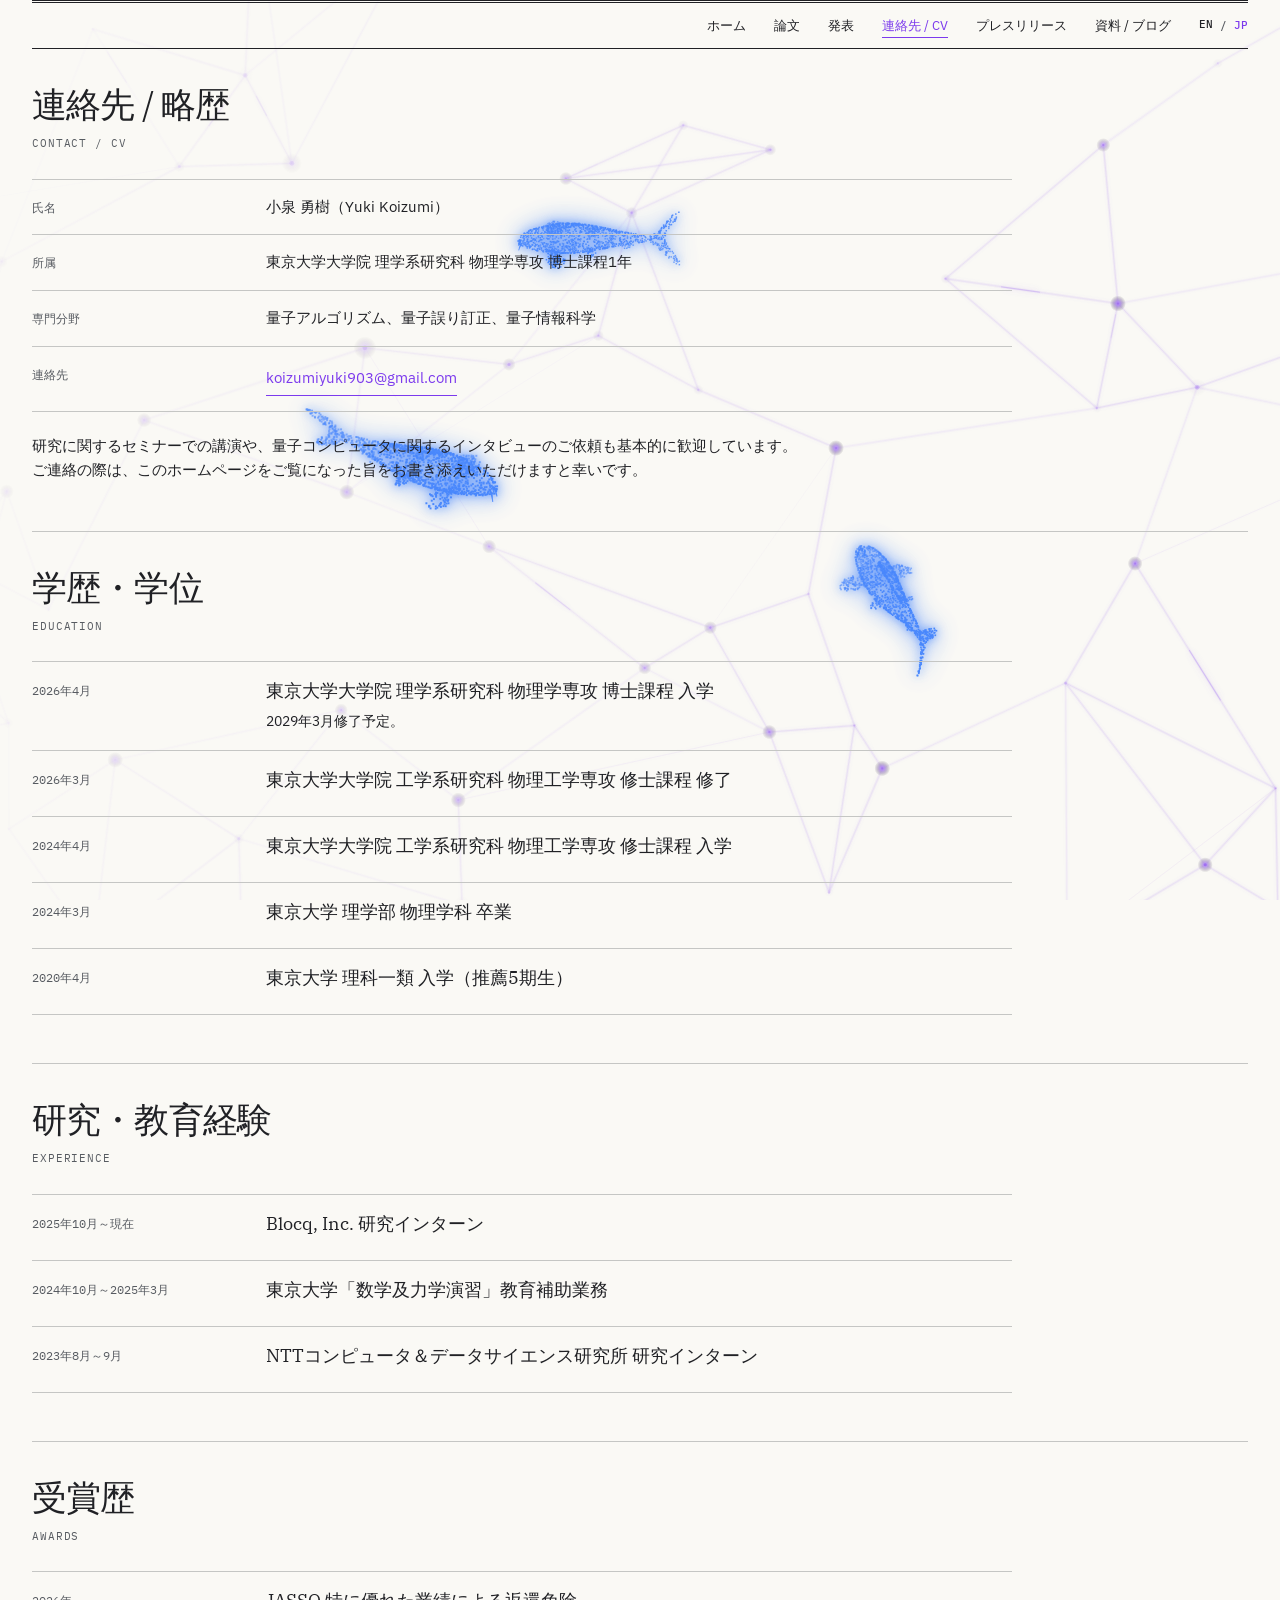
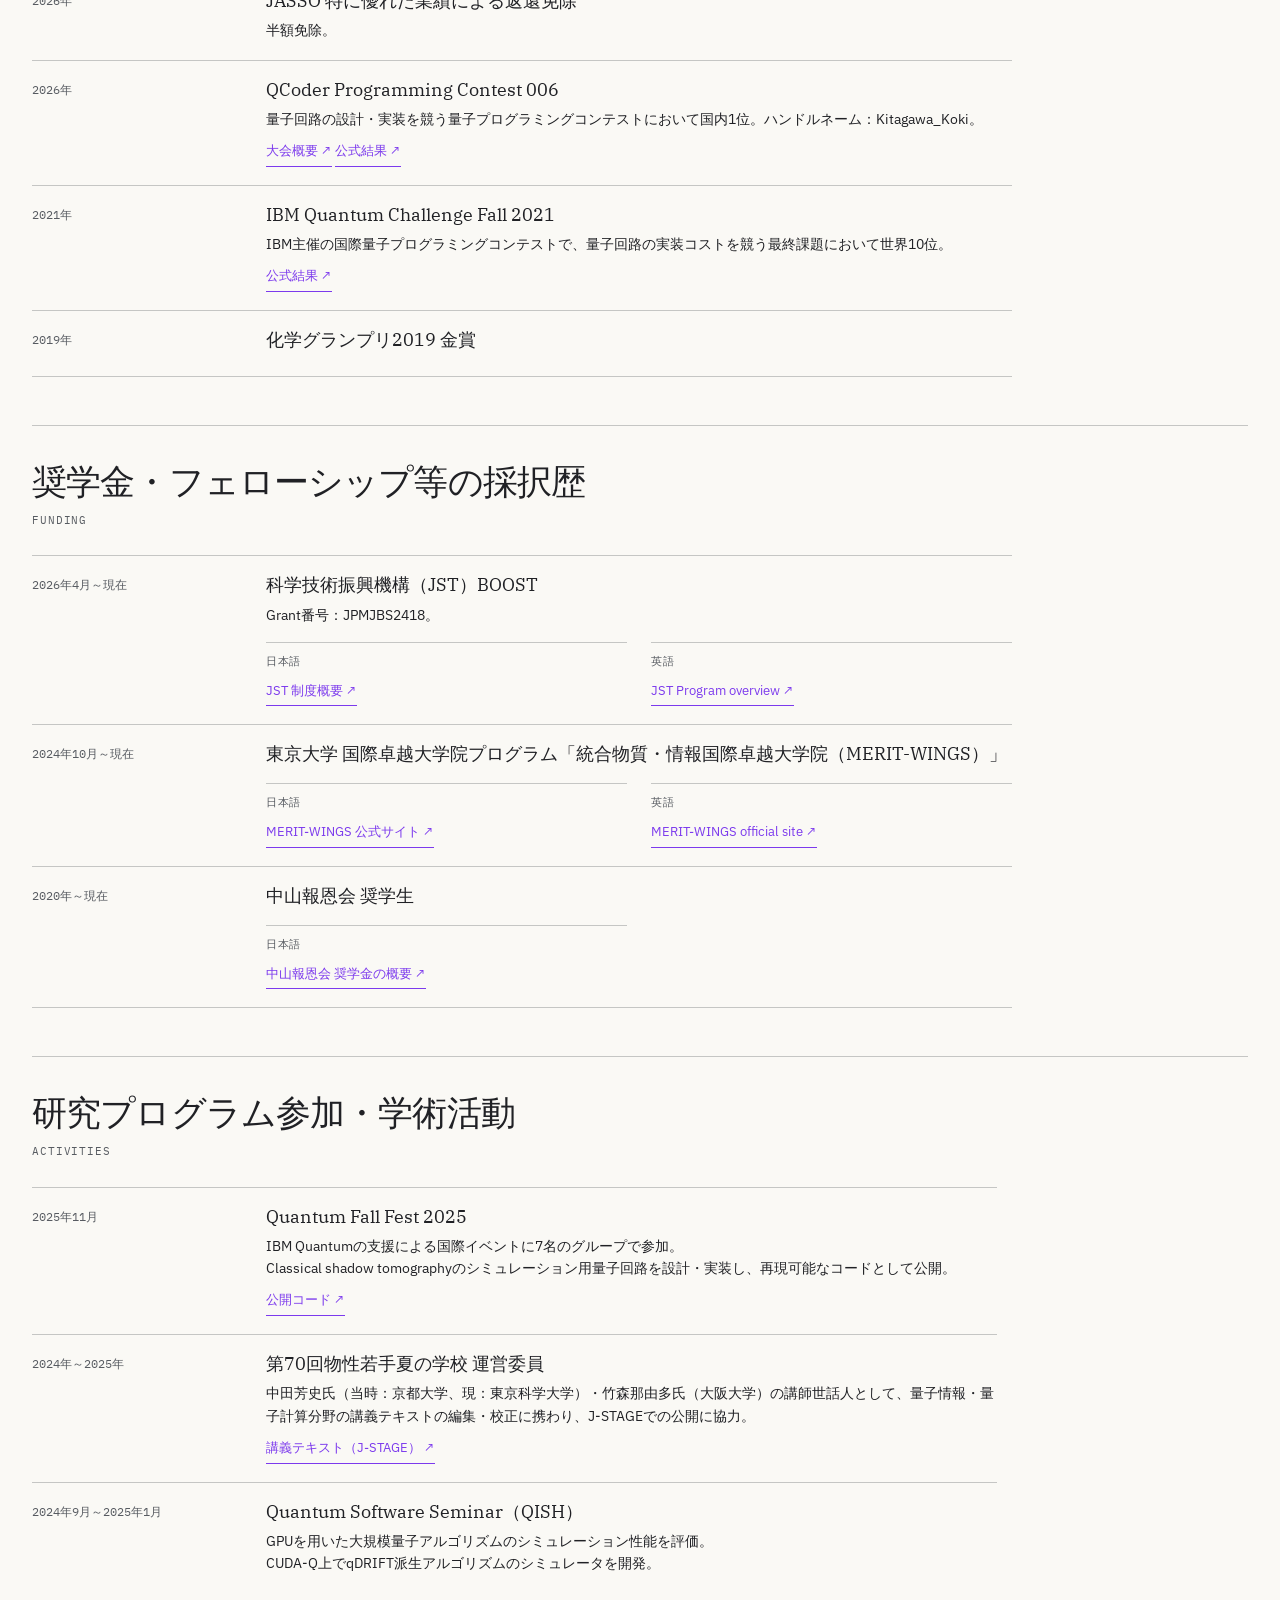
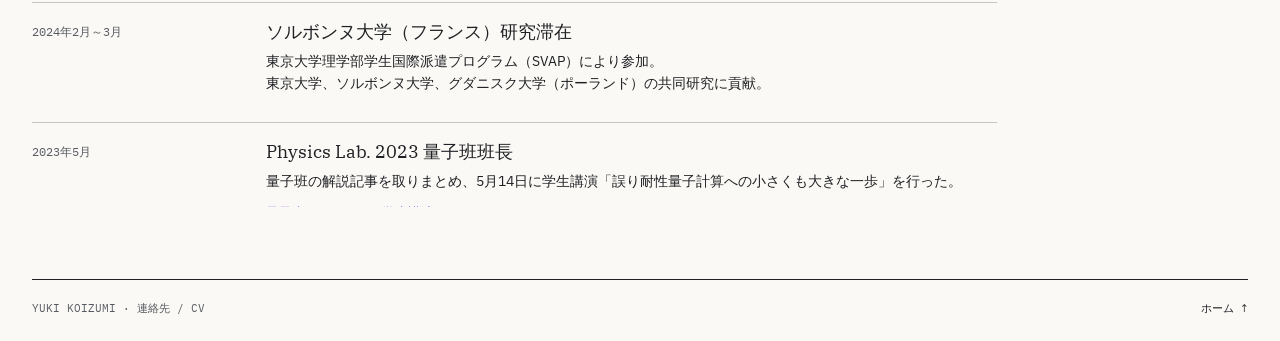
==== cv-jp.html @ 2f31bfc8 "2026/10/15 update" ====
<!doctype html>
<html lang="ja">
<head>
<meta charset="utf-8">
<meta name="viewport" content="width=device-width, initial-scale=1">
<meta name="robots" content="noindex, nofollow">
<meta name="description" content="小泉勇樹の研究者ホームページ。東京大学吉岡研究室の博士課程学生。">
<title>連絡先 / CV — 小泉勇樹</title>
<link rel="preconnect" href="https://fonts.googleapis.com">
<link rel="preconnect" href="https://fonts.gstatic.com" crossorigin>
<link rel="stylesheet" href="https://fonts.googleapis.com/css2?family=IBM+Plex+Mono:wght@400;500&amp;family=IBM+Plex+Sans:wght@400;500&amp;family=IBM+Plex+Serif:wght@400;500&amp;display=swap">
<link rel="stylesheet" href="styles.css">
</head>
<body>
<a class="skip-link" href="#main">本文へ移動</a>
<div class="home-field" aria-hidden="true"><canvas id="home-field-canvas"></canvas></div>
<div class="home-koi" aria-hidden="true"><canvas id="home-koi-canvas"></canvas></div>
<div class="page subpage">
  <nav class="site-nav" aria-label="メインナビゲーション"><a href="index-jp.html">ホーム</a><a href="publications-jp.html">論文</a><a href="talks-jp.html">発表</a><a href="cv-jp.html" aria-current="page">連絡先 / CV</a><a href="press-jp.html">プレスリリース</a><a href="material-jp.html">資料 / ブログ</a><span class="language-switch" role="group" aria-label="言語"><a href="cv.html" lang="en" hreflang="en">EN</a><span class="separator" aria-hidden="true">/</span><span aria-current="true">JP</span></span></nav>
  <main id="main">
    <section class="section cv-section" aria-labelledby="cv-title">
      <div class="section-heading"><h1 id="cv-title">連絡先 / 略歴</h1><p class="eyebrow">Contact / CV</p></div>
      <dl class="cv-profile">
        <div><dt>氏名</dt><dd>小泉 勇樹（Yuki Koizumi）</dd></div>
        <div><dt>所属</dt><dd>東京大学大学院 理学系研究科 物理学専攻 博士課程1年</dd></div>
        <div><dt>専門分野</dt><dd>量子アルゴリズム、量子誤り訂正、量子情報科学</dd></div>
        <div><dt>連絡先</dt><dd><a class="text-link" href="mailto:koizumiyuki903@gmail.com">koizumiyuki903@gmail.com</a></dd></div>
      </dl>
      <p class="contact-note">研究に関するセミナーでの講演や、量子コンピュータに関するインタビューのご依頼も基本的に歓迎しています。ご連絡の際は、このホームページをご覧になった旨をお書き添えいただけますと幸いです。</p>
    </section>
    <section class="section cv-section" aria-labelledby="cv-education">
      <div class="section-heading"><h2 id="cv-education">学歴・学位</h2><p class="eyebrow">Education</p></div>
      <ol class="record-list cv-list">
        <li class="record"><span class="cv-date">2026年4月</span><div><h3>東京大学大学院 理学系研究科 物理学専攻 博士課程 入学</h3>
          <p>2029年3月修了予定。</p>
        </div></li>
        <li class="record"><span class="cv-date">2026年3月</span><div><h3>東京大学大学院 工学系研究科 物理工学専攻 修士課程 修了</h3>
        </div></li>
        <li class="record"><span class="cv-date">2024年4月</span><div><h3>東京大学大学院 工学系研究科 物理工学専攻 修士課程 入学</h3>
        </div></li>
        <li class="record"><span class="cv-date">2024年3月</span><div><h3>東京大学 理学部 物理学科 卒業</h3>
        </div></li>
        <li class="record"><span class="cv-date">2020年4月</span><div><h3>東京大学 理科一類 入学（推薦5期生）</h3>
        </div></li>
      </ol>
    </section>
    <section class="section cv-section" aria-labelledby="cv-experience">
      <div class="section-heading"><h2 id="cv-experience">研究・教育経験</h2><p class="eyebrow">Experience</p></div>
      <ol class="record-list cv-list">
        <li class="record"><span class="cv-date">2025年10月～現在</span><div><h3>Blocq, Inc. 研究インターン</h3>
        </div></li>
        <li class="record"><span class="cv-date">2024年10月～2025年3月</span><div><h3>東京大学「数学及力学演習」教育補助業務</h3>
        </div></li>
        <li class="record"><span class="cv-date">2023年8月～9月</span><div><h3>NTTコンピュータ＆データサイエンス研究所 研究インターン</h3>
        </div></li>
      </ol>
    </section>
    <section class="section cv-section" aria-labelledby="cv-awards">
      <div class="section-heading"><h2 id="cv-awards">受賞歴</h2><p class="eyebrow">Awards</p></div>
      <ol class="record-list cv-list">
        <li class="record"><span class="cv-date">2026年</span><div><h3>JASSO 特に優れた業績による返還免除</h3>
          <p>半額免除。</p>
        </div></li>
        <li class="record"><span class="cv-date">2026年</span><div><h3>QCoder Programming Contest 006</h3>
          <p>量子回路の設計・実装を競う量子プログラミングコンテストにおいて国内1位。ハンドルネーム：Kitagawa_Koki。</p>
          <p class="cv-links"><a class="text-link" href="https://www.qcoder.jp/ja/contests/QPC006" target="_blank" rel="noopener noreferrer">大会概要 ↗</a> <a class="text-link" href="https://www.qcoder.jp/ja/announcements" target="_blank" rel="noopener noreferrer">公式結果 ↗</a></p>
        </div></li>
        <li class="record"><span class="cv-date">2021年</span><div><h3>IBM Quantum Challenge Fall 2021</h3>
          <p>IBM主催の国際量子プログラミングコンテストで、量子回路の実装コストを競う最終課題において世界10位。</p>
          <p class="cv-links"><a class="text-link" href="https://www.ibm.com/quantum/blog/fall-2021-quantum-challenge-results" target="_blank" rel="noopener noreferrer">公式結果 ↗</a></p>
        </div></li>
        <li class="record"><span class="cv-date">2019年</span><div><h3>化学グランプリ2019 金賞</h3>
        </div></li>
      </ol>
    </section>
    <section class="section cv-section" aria-labelledby="cv-fellowships">
      <div class="section-heading"><h2 id="cv-fellowships">奨学金・フェローシップ等の採択歴</h2><p class="eyebrow">Funding</p></div>
      <ol class="record-list cv-list">
        <li class="record"><span class="cv-date">2026年4月～現在</span><div><h3>科学技術振興機構（JST）BOOST</h3>
          <p>Grant番号：JPMJBS2418。</p>
          <div class="language-link-columns">
            <div class="language-link-group"><p class="language-label">日本語</p><p><a class="text-link" href="https://www.jst.go.jp/jisedai/boost-s/about/" target="_blank" rel="noopener noreferrer">JST 制度概要 ↗</a></p></div>
            <div class="language-link-group"><p class="language-label">英語</p><p><a class="text-link" href="https://www.jst.go.jp/jisedai/boost-s/en/about/" target="_blank" rel="noopener noreferrer">JST Program overview ↗</a></p></div>
          </div>
        </div></li>
        <li class="record"><span class="cv-date">2024年10月～現在</span><div><h3>東京大学 国際卓越大学院プログラム「統合物質・情報国際卓越大学院（MERIT-WINGS）」</h3>
          <div class="language-link-columns">
            <div class="language-link-group"><p class="language-label">日本語</p><p><a class="text-link" href="https://www.merit.t.u-tokyo.ac.jp/merit/index.html" target="_blank" rel="noopener noreferrer">MERIT-WINGS 公式サイト ↗</a></p></div>
            <div class="language-link-group"><p class="language-label">英語</p><p><a class="text-link" href="https://www.merit.t.u-tokyo.ac.jp/merit/en/index.html" target="_blank" rel="noopener noreferrer">MERIT-WINGS official site ↗</a></p></div>
          </div>
        </div></li>
        <li class="record"><span class="cv-date">2020年～現在</span><div><h3>中山報恩会 奨学生</h3>
          <div class="language-link-columns">
            <div class="language-link-group"><p class="language-label">日本語</p><p><a class="text-link" href="https://nakayama-foundation.jp/guidelines/" target="_blank" rel="noopener noreferrer">中山報恩会 奨学金の概要 ↗</a></p></div>
          </div>
        </div></li>
      </ol>
    </section>
    <section class="section cv-section" aria-labelledby="cv-activities">
      <div class="section-heading"><h2 id="cv-activities">研究プログラム参加・学術活動</h2><p class="eyebrow">Activities</p></div>
      <div class="bounded-list cv-activity-scroll" role="region" aria-label="研究プログラム参加・学術活動の一覧" tabindex="0">
      <ol class="record-list cv-list">
        <li class="record"><span class="cv-date">2025年11月</span><div><h3>Quantum Fall Fest 2025</h3>
          <p>IBM Quantumの支援による国際イベントに7名のグループで参加。Classical shadow tomographyのシミュレーション用量子回路を設計・実装し、再現可能なコードとして公開。</p>
          <p class="cv-links"><a class="text-link" href="https://github.com/okomenama/classical_shadow_tomography" target="_blank" rel="noopener noreferrer">公開コード ↗</a></p>
        </div></li>
        <li class="record"><span class="cv-date">2024年～2025年</span><div><h3>第70回物性若手夏の学校 運営委員</h3>
          <p>中田芳史氏（当時：京都大学、現：東京科学大学）・竹森那由多氏（大阪大学）の講師世話人として、量子情報・量子計算分野の講義テキストの編集・校正に携わり、J-STAGEでの公開に協力。</p>
          <p class="cv-links"><a class="text-link" href="https://www.jstage.jst.go.jp/browse/natsugaku/4/0/_contents/-char/ja" target="_blank" rel="noopener noreferrer">講義テキスト（J-STAGE） ↗</a></p>
        </div></li>
        <li class="record"><span class="cv-date">2024年9月～2025年1月</span><div><h3>Quantum Software Seminar（QISH）</h3>
          <p>GPUを用いた大規模量子アルゴリズムのシミュレーション性能を評価。CUDA-Q上でqDRIFT派生アルゴリズムのシミュレータを開発。</p>
        </div></li>
        <li class="record"><span class="cv-date">2024年2月～3月</span><div><h3>ソルボンヌ大学（フランス）研究滞在</h3>
          <p>東京大学理学部学生国際派遣プログラム（SVAP）により参加。東京大学、ソルボンヌ大学、グダニスク大学（ポーランド）の共同研究に貢献。</p>
        </div></li>
        <li class="record"><span class="cv-date">2023年5月</span><div><h3>Physics Lab. 2023 量子班班長</h3>
          <p>量子班の解説記事を取りまとめ、5月14日に学生講演「誤り耐性量子計算への小さくも大きな一歩」を行った。</p>
          <p class="cv-links"><a class="text-link" href="https://event.phys.s.u-tokyo.ac.jp/physlab2023/groups/quantum-physics/" target="_blank" rel="noopener noreferrer">量子班のページ ↗</a> · <a class="text-link" href="https://event.phys.s.u-tokyo.ac.jp/physlab2023/lecture/" target="_blank" rel="noopener noreferrer">学生講演 ↗</a></p>
        </div></li>
        <li class="record"><span class="cv-date">2022年</span><div><h3>QEdサマースクール2022</h3>
          <p>文部科学省 Q-LEAP 人材育成プログラムの一環として開催されたサマースクールに選抜参加。</p>
        </div></li>
      </ol>
      </div>
    </section>
  </main>
  <footer class="footer"><span>YUKI KOIZUMI · 連絡先 / CV</span><a href="index-jp.html">ホーム ↑</a></footer>
</div>
<script defer src="sentence-wrap.js"></script>
<script defer src="koi/network-field.js"></script>
<script defer src="koi/three.min.js"></script>
<script defer src="koi/koi-geometry.js"></script>
<script defer src="koi/koi-home-canvas.js"></script>
</body>
</html>
---- styles.css ----
:root {
  color-scheme: light dark;
  /* In light-dark(), the first color is for light mode and the second is for dark mode. */
  --paper: light-dark(#faf9f5, #191a1c);
  --ink: light-dark(#202125, #eeece5);
  --quiet: light-dark(#575b61, #b5b6b8);
  --rule: light-dark(#c5c6c4, #45484c);
  --accent: light-dark(#7c3aed, #b794ff);
  --koi-color: light-dark(#0f62fe, #87aeff);
  --koi-glow: color-mix(in srgb, var(--koi-color) 88%, transparent);
  --koi-glow-soft: color-mix(in srgb, var(--koi-color) 68%, transparent);
  --network-color: light-dark(#7c3aed, #b794ff);
  --koi-opacity: .75;
}
* { box-sizing:border-box; }
html,body { margin:0; background:var(--paper); color:var(--ink); }
body { font:400 16px/1.65 'IBM Plex Sans',sans-serif; }
a { color:inherit; text-decoration:none; }
a:hover { color:var(--accent); text-decoration:underline; text-underline-offset:5px; }
a:focus-visible { outline:2px solid var(--accent); outline-offset:4px; }
.skip-link { position:absolute; left:16px; top:-60px; z-index:10; padding:8px 12px; background:var(--paper); border:1px solid var(--ink); }
.skip-link:focus { top:12px; }
.page { position:relative; z-index:2; width:100%; min-height:100vh; margin:0; padding:0 32px 24px; display:flex; flex-direction:column; }
.site-nav { display:flex; justify-content:flex-end; flex-wrap:wrap; gap:0 28px; border-top:3px double var(--ink); border-bottom:1px solid var(--ink); font-size:13px; }
.site-nav a { display:block; min-height:44px; padding:12px 0; white-space:nowrap; }
.site-nav a[aria-current='page'] { color:var(--accent); text-decoration:underline; text-underline-offset:7px; text-decoration-thickness:1px; }
.language-switch { display:flex; align-items:center; gap:7px; white-space:nowrap; font:500 11px/1.5 'IBM Plex Mono',monospace; }
.language-switch a { min-height:44px; }
.language-switch [aria-current='true'] { color:var(--accent); }
.language-switch .separator { color:var(--quiet); }
[hidden] { display:none !important; }
.edition,.eyebrow,time,.record-label,.footer { font-family:'IBM Plex Mono',monospace; }
.edition { margin:22px 0 0; color:var(--accent); font-size:11px; line-height:1.5; letter-spacing:.06em; }
.home-overline { display:flex; justify-content:space-between; align-items:center; flex-wrap:wrap; gap:4px 18px; margin-top:12px; }
.home-overline .edition { margin:0; }
.koi-count-control { display:flex; align-items:center; gap:4px; color:var(--quiet); font:500 11px/1.5 'IBM Plex Mono',monospace; letter-spacing:.06em; }
.koi-count-control span { margin-right:4px; white-space:nowrap; }
.koi-count-control button { min-width:40px; min-height:40px; padding:7px; border:0; border-bottom:1px solid transparent; background:transparent; color:inherit; font:inherit; cursor:pointer; }
.koi-count-control button[aria-pressed='true'] { border-bottom-color:var(--accent); color:var(--accent); }
.koi-count-control button:hover { color:var(--accent); }
.koi-count-control button:focus-visible { outline:2px solid var(--accent); outline-offset:2px; }
.site-header { padding:34px 0 32px; text-align:left; }
.home-page .site-header { position:relative; }
.eyebrow { margin:0; color:var(--quiet); font-size:11px; line-height:1.5; letter-spacing:.08em; text-transform:uppercase; }
.site-header h1 { margin:14px 0 8px; font:500 clamp(37px,6vw,62px)/1.13 'IBM Plex Serif',Georgia,serif; letter-spacing:-.035em; }
.affiliation { margin:0; color:var(--quiet); font-size:13px; }
.affiliation a { color:inherit; border-bottom:1px solid currentColor; }
.affiliation a:hover,.affiliation a:focus-visible { color:var(--accent); }
main { flex:1; }
h2,h3,p { margin-top:0; }
.intro { max-width:720px; margin:0 0 22px; font:400 clamp(25px,3vw,36px)/1.36 'IBM Plex Serif',Georgia,serif; letter-spacing:-.02em; }
.lead { max-width:670px; margin:0 0 24px; font-size:16px; }
.home-hero { max-width:min(1020px, calc(100% - 300px)); padding:30px 0 45px; border-top:1px solid var(--rule); }
.home-hero-copy { min-width:0; }
.home-hero .lead { max-width:none; color:var(--quiet); }
.sentence-unit { display:inline-block; white-space:nowrap; }
.sentence-unit.is-long { display:inline; white-space:normal; }
.home-portrait { position:absolute; top:56px; right:0; width:280px; margin:0; }
.home-portrait img { display:block; width:100%; height:auto; border:1px solid var(--rule); }
.home-field { position:fixed; inset:0; z-index:0; pointer-events:none; color:var(--network-color); background:url('koi/quantum-field.svg') center / cover no-repeat; opacity:.74; -webkit-mask-image:linear-gradient(90deg, rgba(0,0,0,.15), #000 70%); mask-image:linear-gradient(90deg, rgba(0,0,0,.15), #000 70%); }
.home-field.is-ready { background-image:none; }
.home-field canvas { display:none; width:100%; height:100%; }
.home-field.is-ready canvas { display:block; }
.home-koi { display:none; position:fixed; inset:0; z-index:1; pointer-events:none; color:var(--koi-color); opacity:var(--koi-opacity); }
.home-koi.is-ready { display:block; }
.home-koi canvas { display:block; width:100%; height:100%; filter:drop-shadow(0 0 5px var(--koi-glow)) drop-shadow(0 0 12px var(--koi-glow-soft)); }
@media (prefers-color-scheme: dark) { .home-field { background-image:url('koi/quantum-field-dark.svg'); opacity:.88; } }
@media print { .home-field,.home-koi { display:none !important; } }
.section { padding:34px 0 48px; border-top:1px solid var(--rule); }
.section-heading { margin-bottom:27px; }
.section-heading h1,.section-heading h2 { margin:0; font:400 clamp(28px,3vw,35px)/1.25 'IBM Plex Serif',Georgia,serif; letter-spacing:-.025em; }
.subpage main > .section:first-child { border-top:0; }
.section-heading .eyebrow { margin-top:8px; }
.interest-list { max-width:820px; margin:0; padding:0; border-top:1px solid var(--rule); list-style:none; }
.interest-list li { padding:18px 0 20px; border-bottom:1px solid var(--rule); font:400 20px/1.5 'IBM Plex Serif',Georgia,serif; overflow-wrap:anywhere; }
.interest-list + .lead { margin-top:22px; }
.related-links { max-width:820px; margin:0; padding:0; border-top:1px solid var(--rule); list-style:none; }
.related-links li { border-bottom:1px solid var(--rule); }
.related-links a { display:block; padding:15px 0; color:var(--accent); font-size:15px; }
.text-link { display:inline-block; padding:4px 0; border-bottom:1px solid currentColor; color:var(--accent); font-size:13px; }
.text-link:hover { border-color:var(--accent); }
.route-list,.record-list { max-width:820px; border-top:1px solid var(--rule); }
.route-row,.record { display:grid; grid-template-columns:150px minmax(0,1fr); gap:24px; padding:19px 0 21px; border-bottom:1px solid var(--rule); }
.route-row h3,.record h3 { margin:0 0 5px; font:400 22px/1.38 'IBM Plex Serif',Georgia,serif; overflow-wrap:anywhere; }
.route-row p,.record p { margin:0; font-size:14px; }
.route-row .record-label { padding-top:5px; color:var(--accent); font-size:11px; letter-spacing:.05em; text-transform:uppercase; }
.record time,.record-label { color:var(--quiet); font-size:12px; }
.record time { padding-top:4px; }
.record .metadata { margin:8px 0 0; }
.record .text-link { margin-top:12px; }
.metadata { color:var(--quiet); font-size:13px; }
.publication-group + .publication-group { margin-top:34px; }
.publication-group-heading { margin:0 0 12px; color:var(--accent); font-size:12px; }
.publication-list { max-width:1200px; overflow-x:auto; }
.publication-record h4 { width:max-content; margin:0 0 5px; font:400 20px/1.4 'IBM Plex Serif',Georgia,serif; white-space:nowrap; overflow-wrap:normal; }
.publication-record p { width:max-content; white-space:nowrap; }
.publication-record strong { font-weight:500; }
.cv-profile { max-width:980px; margin:0; border-top:1px solid var(--rule); }
.cv-profile > div { display:grid; grid-template-columns:210px minmax(0,1fr); gap:24px; padding:15px 0; border-bottom:1px solid var(--rule); }
.cv-profile dt,.cv-date { padding-top:3px; color:var(--quiet); font:400 12px/1.6 'IBM Plex Mono',monospace; }
.cv-profile dd { margin:0; overflow-wrap:anywhere; font-size:15px; }
.cv-profile .text-link { font-size:15px; }
.contact-note { max-width:980px; margin:22px 0 0; font-size:15px; }
.cv-list { max-width:980px; margin:0; padding:0; list-style:none; }
.cv-list .record { grid-template-columns:210px minmax(0,1fr); gap:24px; padding:16px 0 18px; }
.cv-list .record h3 { font-size:18px; line-height:1.45; }
.cv-list .record p { line-height:1.6; }
.cv-list .record .cv-links { margin-top:7px; }
.press-link-columns,.language-link-columns { display:grid; grid-template-columns:repeat(2,minmax(0,1fr)); gap:24px; max-width:900px; margin-top:16px; }
.press-link-group,.language-link-group { min-width:0; padding-top:10px; border-top:1px solid var(--rule); }
.press-link-group .press-language,.language-link-group .language-label { margin:0 0 6px; color:var(--quiet); font:400 11px/1.5 'IBM Plex Mono',monospace; letter-spacing:.05em; text-transform:uppercase; }
.press-link-group .text-link,.language-link-group .text-link { margin-top:0; }
.cv-list .record .text-link { margin-top:0; }
.blog-post { max-width:820px; padding:20px 0 24px; border-top:1px solid var(--rule); border-bottom:1px solid var(--rule); }
.blog-post + .blog-post { border-top:0; }
.blog-post h3 { margin:0 0 14px; font:400 22px/1.4 'IBM Plex Serif',Georgia,serif; }
.blog-post p { max-width:730px; margin:0 0 14px; font-size:15px; }
.blog-post .blog-meta { color:var(--quiet); font:400 12px/1.5 'IBM Plex Mono',monospace; }
.blog-post p:last-child { margin-bottom:0; }
.bounded-list { max-height:820px; overflow-y:auto; overscroll-behavior:contain; scrollbar-gutter:stable; }
.bounded-list:focus-visible { outline:2px solid var(--accent); outline-offset:2px; }
.bounded-list .record { min-height:120px; }
.cv-activity-scroll { max-width:980px; max-height:620px; }
.talk-controls { display:flex; align-items:center; flex-wrap:wrap; gap:10px; max-width:1200px; padding:0 0 14px; }
.talk-control-group { display:flex; align-items:center; gap:8px; }
.talk-controls label { margin-right:6px; color:var(--quiet); font:400 11px/1.5 'IBM Plex Mono',monospace; letter-spacing:.06em; text-transform:uppercase; }
.talk-controls select,.talk-controls button { min-height:44px; padding:8px 12px; border:1px solid var(--rule); border-radius:0; background:var(--paper); color:var(--ink); font:400 13px/1.5 'IBM Plex Sans',sans-serif; }
.talk-controls select { min-width:135px; }
.talk-controls button { min-width:44px; cursor:pointer; }
.talk-controls select:focus-visible,.talk-controls button:focus-visible { outline:2px solid var(--accent); outline-offset:2px; }
.talk-count { margin:0 0 10px; }
.talk-language-note { margin:0 0 18px; }
.talk-list { max-width:1200px; overflow-x:auto; }
.talk-list .record { grid-template-columns:110px minmax(0,1fr); gap:18px; padding:15px 0 17px; }
.talk-list .record h3 { width:max-content; white-space:nowrap; overflow-wrap:normal; font-size:19px; line-height:1.35; }
.talk-list .record .talk-kind { margin:0 0 6px; color:var(--accent); font:400 11px/1.5 'IBM Plex Mono',monospace; letter-spacing:.05em; text-transform:uppercase; }
.talk-list .record .talk-authors { margin-top:8px; }
.note { max-width:730px; margin:18px 0 0; color:var(--quiet); font-size:13px; }
.footer { display:flex; justify-content:space-between; gap:20px; margin-top:24px; padding:20px 0 0; border-top:1px solid var(--ink); color:var(--quiet); font-size:11px; line-height:1.6; }
.footer-meta { display:flex; align-items:center; flex-wrap:wrap; gap:4px 24px; }
.footer a { color:var(--ink); }
@media(max-width:650px) { .page { padding:0 20px 24px; } .site-nav { gap:0 18px; line-height:1.3; } .site-nav a { padding:12px 0; } .site-header { padding:28px 0 26px; } .home-hero { padding:24px 0 34px; } .section { padding:28px 0 38px; } .section-heading { margin-bottom:22px; } .route-row,.record,.talk-list .record { grid-template-columns:minmax(0,1fr); gap:7px; } .bounded-list { max-height:min(70vh,700px); } .footer { flex-direction:column; gap:7px; } }
@media(max-width:900px) { .home-hero { max-width:100%; } .home-portrait { position:static; width:min(56vw,220px); margin-top:24px; } .sentence-unit { display:inline; white-space:normal; margin-right:0; } }
@media(max-width:650px) { .cv-profile > div,.cv-list .record { grid-template-columns:minmax(0,1fr); gap:5px; } }
@media(max-width:650px) { .press-link-columns,.language-link-columns { grid-template-columns:minmax(0,1fr); gap:14px; } }
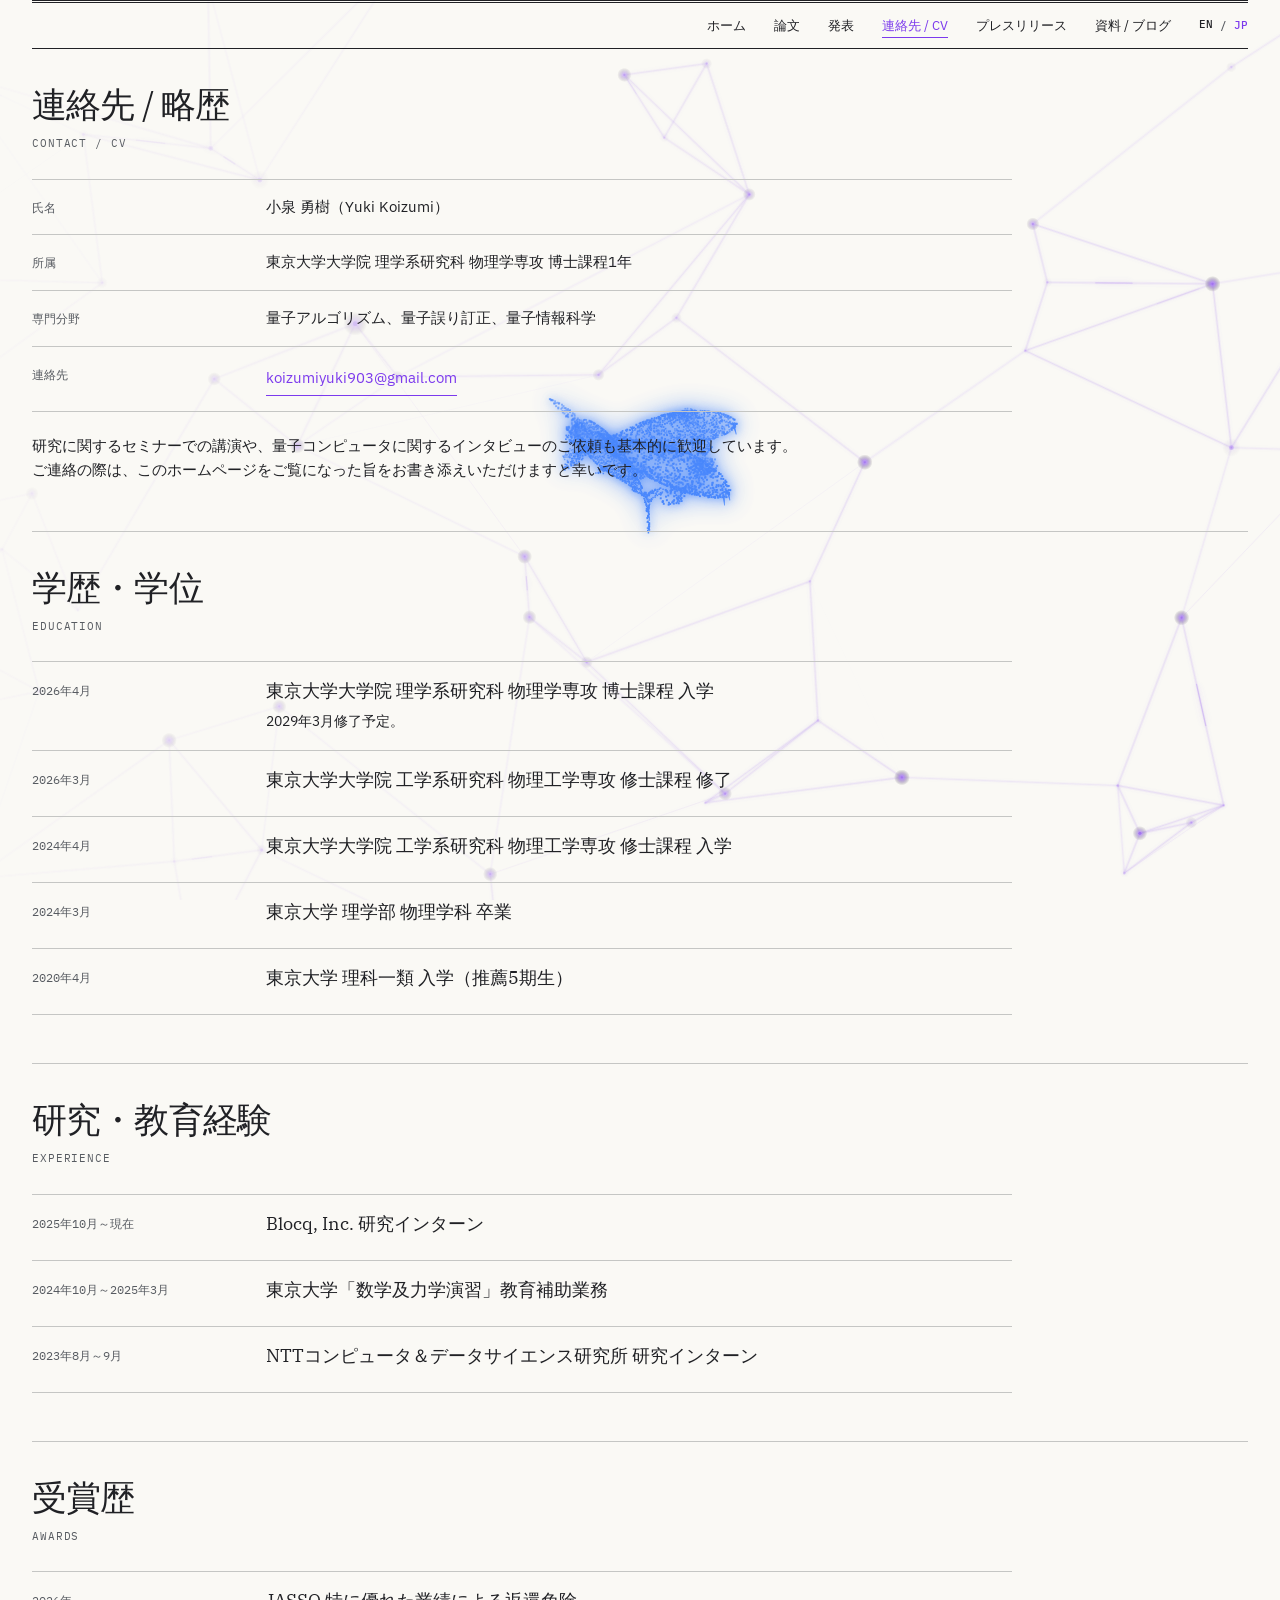
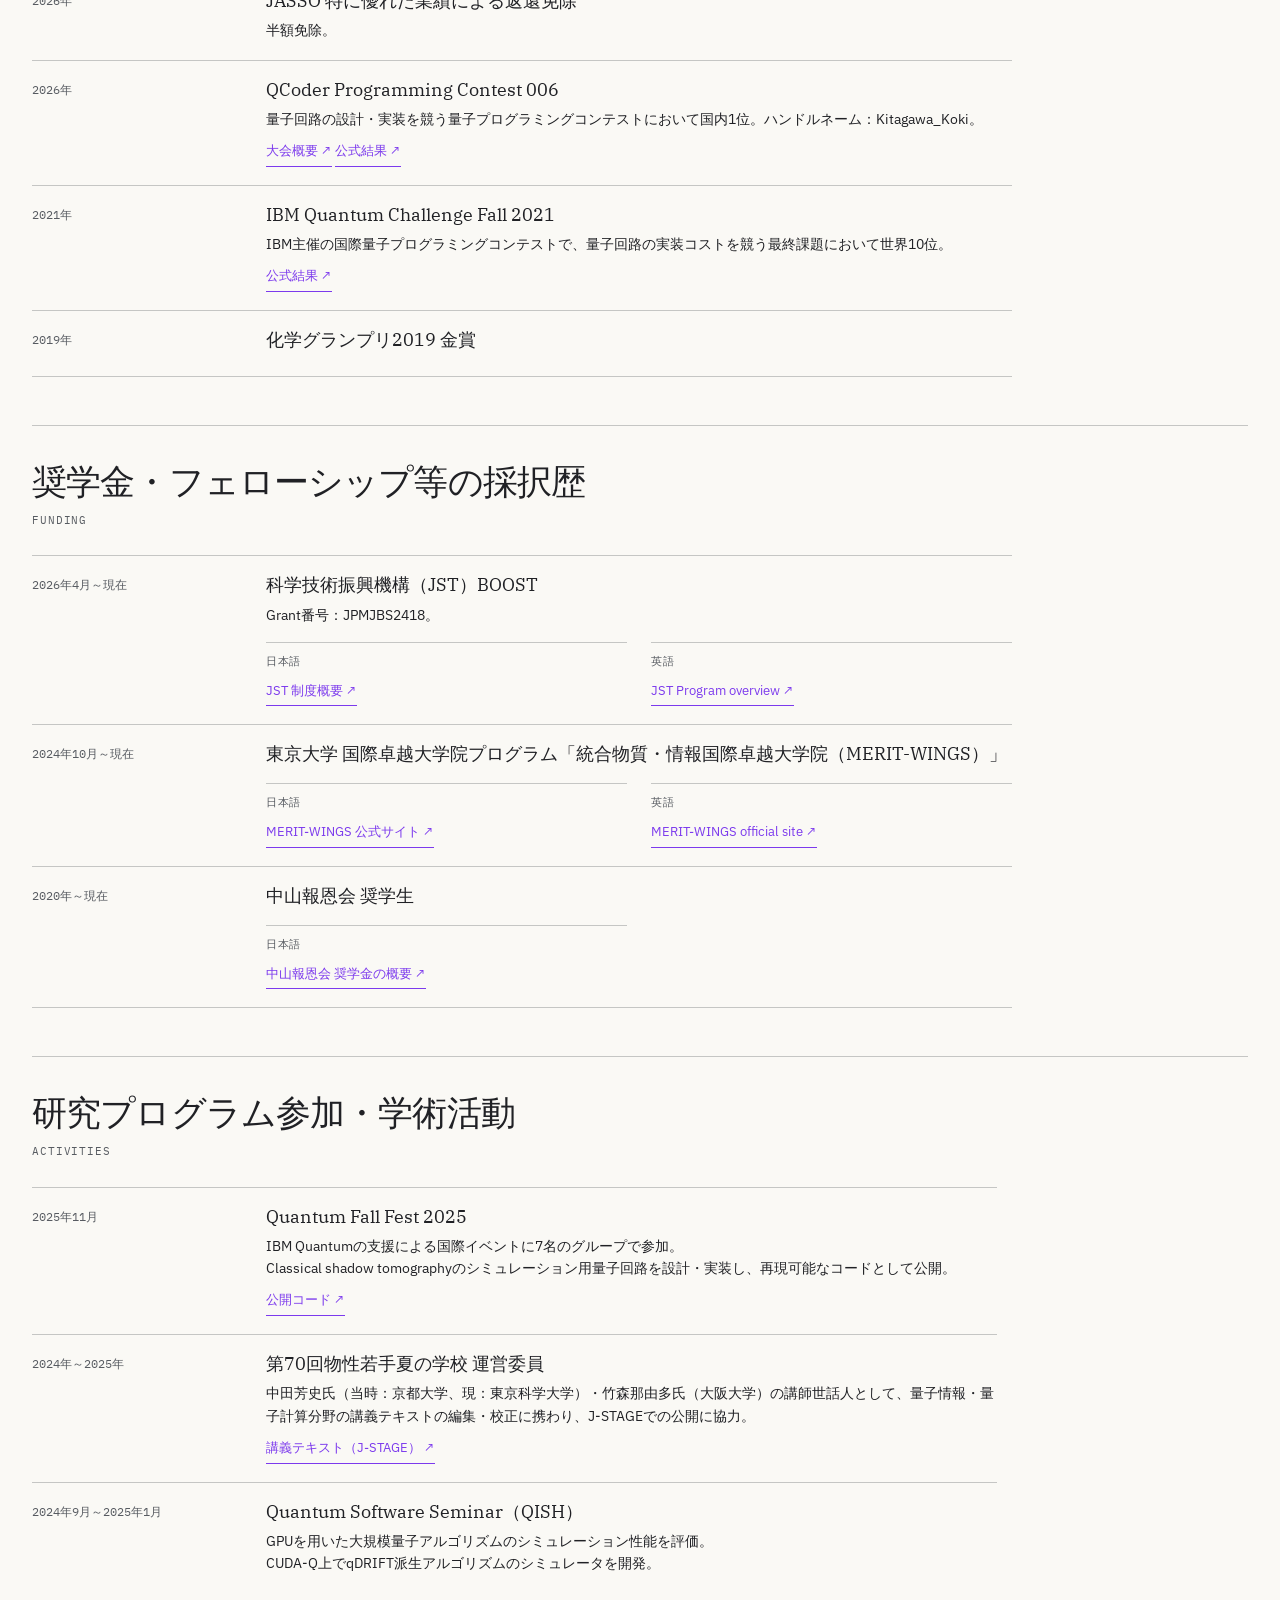
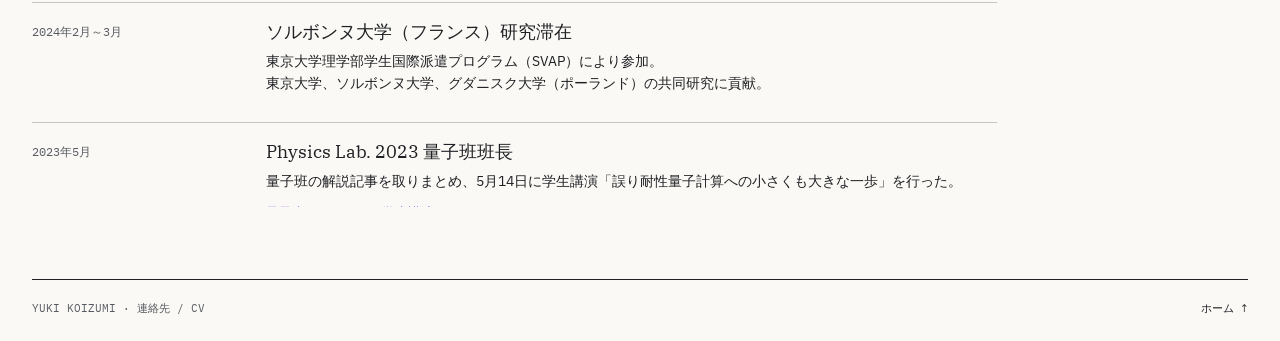
==== commit 299d5e92: "Allow search indexing and add sitemap" ====
--- a/cv-jp.html
+++ b/cv-jp.html
@@ -3,7 +3,6 @@
 <head>
 <meta charset="utf-8">
 <meta name="viewport" content="width=device-width, initial-scale=1">
-<meta name="robots" content="noindex, nofollow">
 <meta name="description" content="小泉勇樹の研究者ホームページ。東京大学吉岡研究室の博士課程学生。">
 <title>連絡先 / CV — 小泉勇樹</title>
 <link rel="preconnect" href="https://fonts.googleapis.com">
